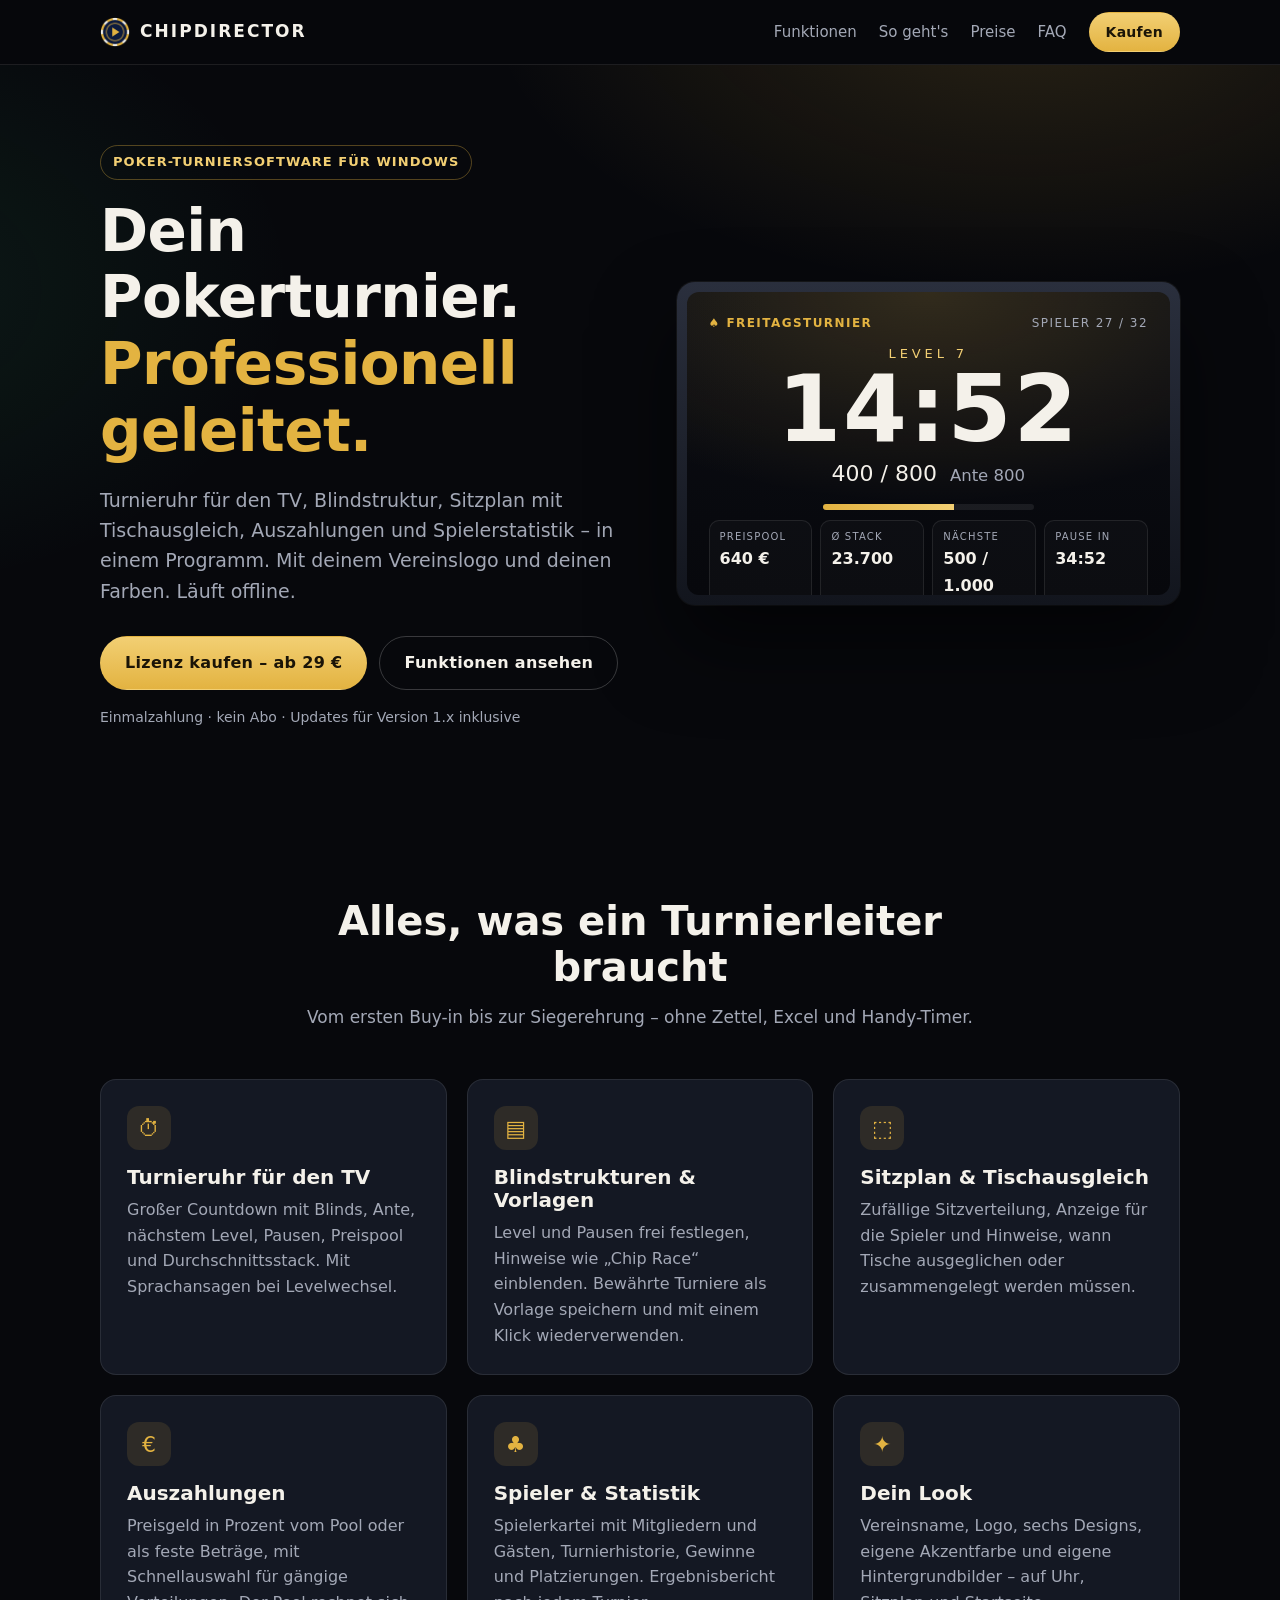
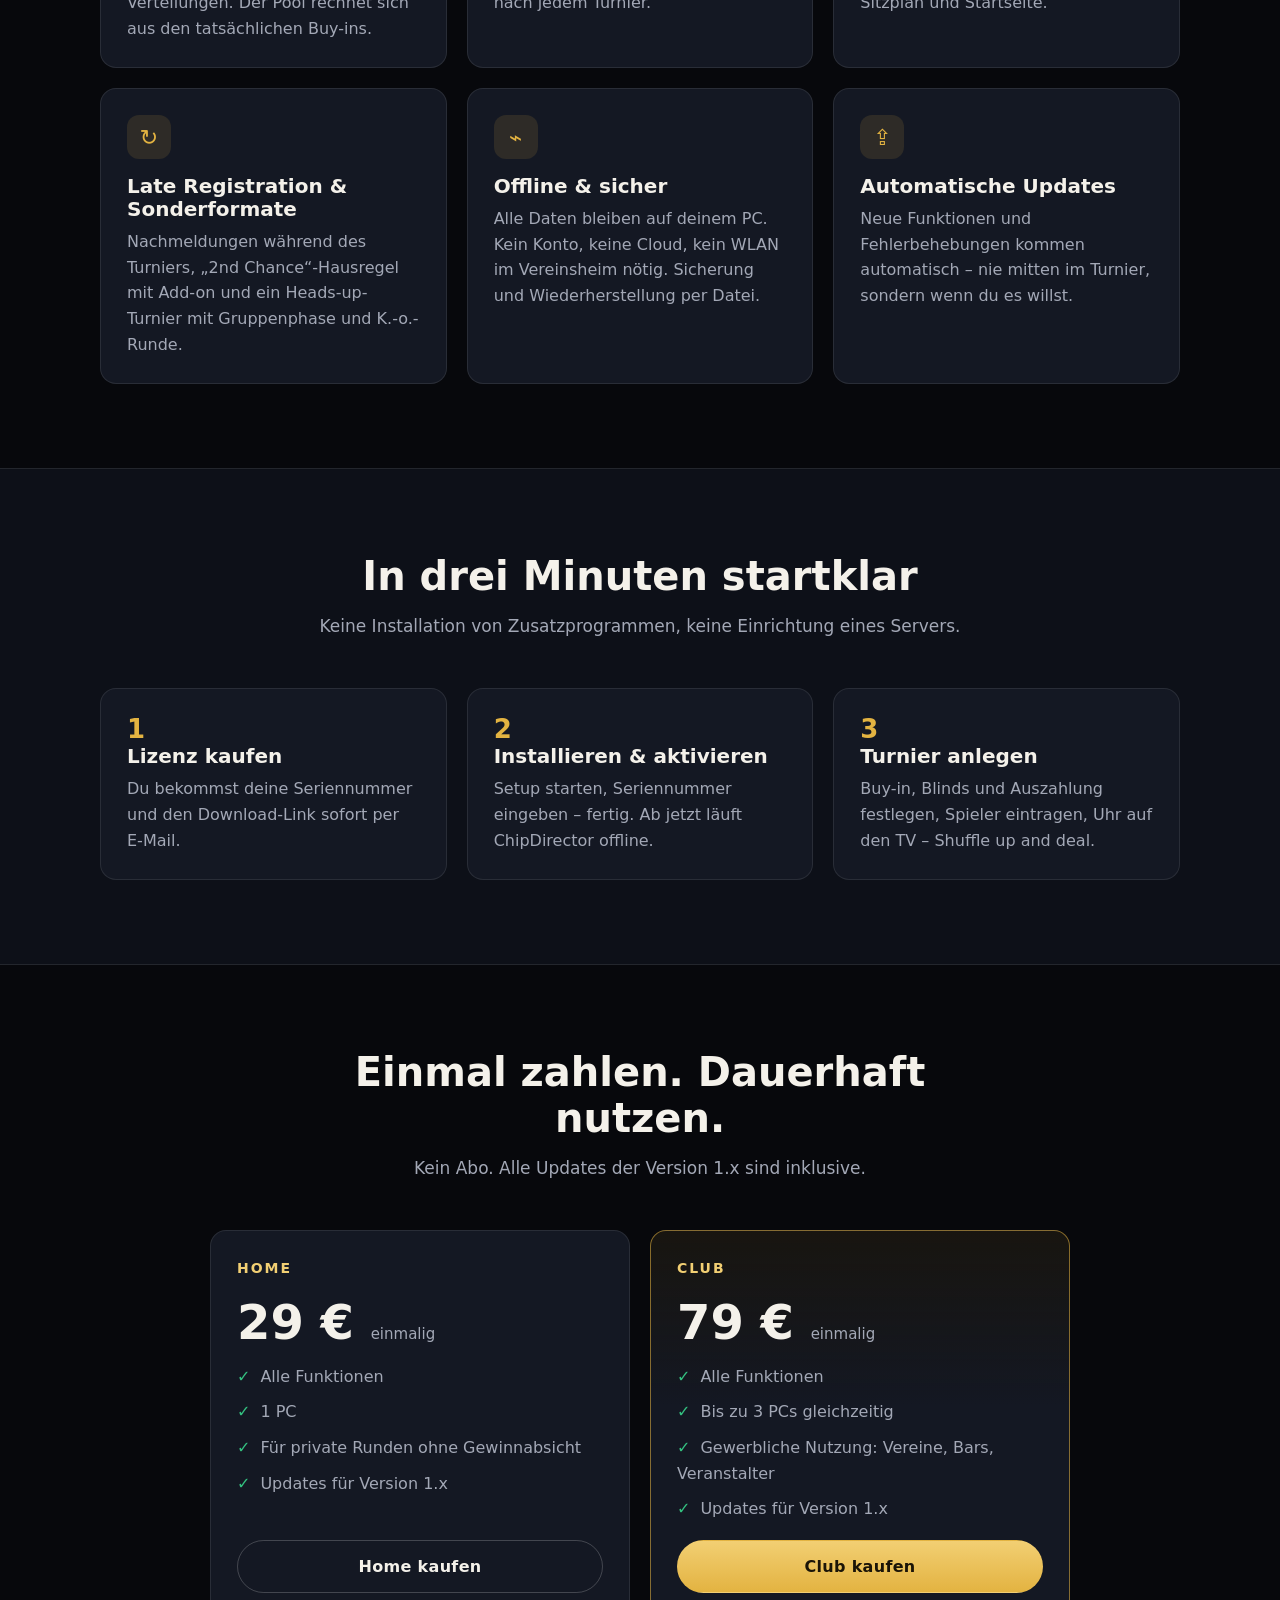
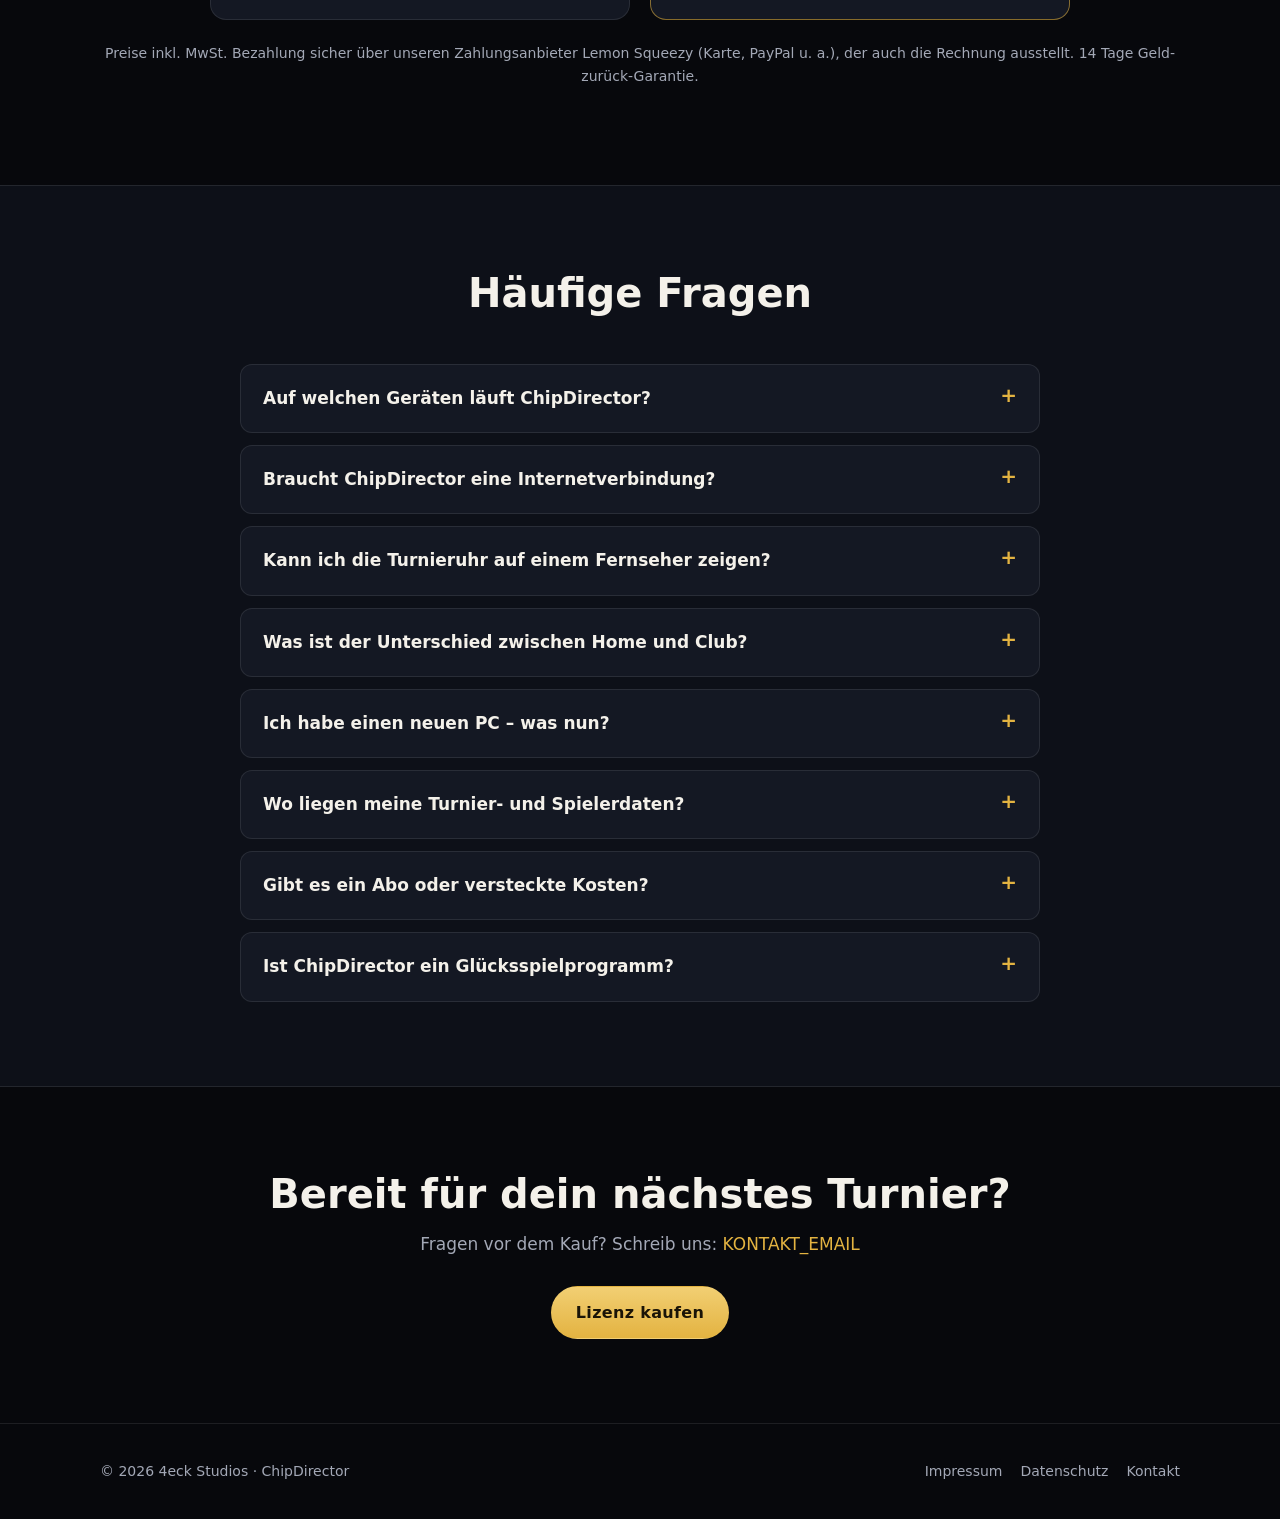
==== index.html @ cff4b78f "Webseite (statisch, für GitHub Pages) mit Impressum/Datenschutz-Platzhaltern Co-Authored-By: Claude " ====
<!doctype html>
<html lang="de">
  <head>
    <meta charset="utf-8" />
    <meta name="viewport" content="width=device-width, initial-scale=1" />
    <title>ChipDirector – Poker-Turniersoftware für Vereine und Homegames</title>
    <meta
      name="description"
      content="ChipDirector ist die Poker-Turniersoftware für Windows: Turnieruhr für den TV, Blindstruktur, Sitzplan mit Tischausgleich, Auszahlungen, Spielerstatistik. Läuft offline, mit eigenem Logo und Design."
    />
    <link rel="canonical" href="https://4eck-studios-apps.github.io/chipdirector/" />
    <meta name="theme-color" content="#07080c" />
    <link rel="icon" type="image/png" href="assets/favicon.png" />
    <link rel="apple-touch-icon" href="assets/apple-touch-icon.png" />

    <meta property="og:type" content="website" />
    <meta property="og:locale" content="de_DE" />
    <meta property="og:site_name" content="ChipDirector" />
    <meta property="og:title" content="ChipDirector – Poker-Turniersoftware für Vereine und Homegames" />
    <meta
      property="og:description"
      content="Turnieruhr, Sitzplan, Auszahlungen und Statistik in einem Programm. Für Windows, offline, mit eigenem Vereinslogo."
    />
    <meta property="og:url" content="https://4eck-studios-apps.github.io/chipdirector/" />
    <meta property="og:image" content="https://4eck-studios-apps.github.io/chipdirector/assets/icon.png" />
    <meta name="twitter:card" content="summary" />

    <link rel="stylesheet" href="styles.css" />

    <script type="application/ld+json">
      {
        "@context": "https://schema.org",
        "@graph": [
          {
            "@type": "SoftwareApplication",
            "name": "ChipDirector",
            "applicationCategory": "GameApplication",
            "applicationSubCategory": "Poker Tournament Management",
            "operatingSystem": "Windows 10, Windows 11",
            "description": "Poker-Turniersoftware für Vereine und Homegames: Turnieruhr, Blindstruktur, Sitzplan mit Tischausgleich, Auszahlungen und Spielerstatistik. Läuft offline.",
            "url": "https://4eck-studios-apps.github.io/chipdirector/",
            "image": "https://4eck-studios-apps.github.io/chipdirector/assets/icon.png",
            "publisher": { "@type": "Organization", "name": "4eck Studios" },
            "offers": [
              { "@type": "Offer", "name": "Home", "price": "29.00", "priceCurrency": "EUR" },
              { "@type": "Offer", "name": "Club", "price": "79.00", "priceCurrency": "EUR" }
            ]
          },
          {
            "@type": "FAQPage",
            "mainEntity": [
              {
                "@type": "Question",
                "name": "Braucht ChipDirector eine Internetverbindung?",
                "acceptedAnswer": {
                  "@type": "Answer",
                  "text": "Nur einmalig zur Aktivierung mit deiner Seriennummer. Danach läuft ChipDirector komplett offline – ideal für Vereinsheime und Locations ohne WLAN."
                }
              },
              {
                "@type": "Question",
                "name": "Kann ich die Turnieruhr auf einem Fernseher zeigen?",
                "acceptedAnswer": {
                  "@type": "Answer",
                  "text": "Ja. Uhr und Sitzplan öffnen sich in eigenen Fenstern, die du auf einen zweiten Bildschirm oder TV ziehst und mit F11 im Vollbild zeigst."
                }
              },
              {
                "@type": "Question",
                "name": "Was ist der Unterschied zwischen Home und Club?",
                "acceptedAnswer": {
                  "@type": "Answer",
                  "text": "Home ist für private Runden auf einem PC. Club erlaubt die Nutzung auf bis zu drei PCs und die gewerbliche Nutzung, z. B. durch Vereine mit Startgeld, Bars oder Veranstalter."
                }
              }
            ]
          }
        ]
      }
    </script>
  </head>
  <body>
    <header class="site-header">
      <div class="wrap">
        <a class="brand" href="./"><img src="assets/favicon.png" alt="" width="30" height="30" />ChipDirector</a>
        <nav class="nav" aria-label="Hauptnavigation">
          <a class="hide-sm" href="#funktionen">Funktionen</a>
          <a class="hide-sm" href="#so-gehts">So geht's</a>
          <a href="#preise">Preise</a>
          <a class="hide-sm" href="#faq">FAQ</a>
          <a class="btn btn-gold btn-small" href="#preise">Kaufen</a>
        </nav>
      </div>
    </header>

    <main>
      <section class="hero">
        <div class="wrap">
          <div>
            <span class="eyebrow">Poker-Turniersoftware für Windows</span>
            <h1>Dein Pokerturnier.<br /><em>Professionell geleitet.</em></h1>
            <p class="lead">
              Turnieruhr für den TV, Blindstruktur, Sitzplan mit Tischausgleich, Auszahlungen und
              Spielerstatistik – in einem Programm. Mit deinem Vereinslogo und deinen Farben. Läuft
              offline.
            </p>
            <div class="hero-actions">
              <a class="btn btn-gold" href="#preise">Lizenz kaufen – ab 29 €</a>
              <a class="btn btn-ghost" href="#funktionen">Funktionen ansehen</a>
            </div>
            <p class="hero-note">Einmalzahlung · kein Abo · Updates für Version 1.x inklusive</p>
          </div>

          <div class="screen" role="img" aria-label="Beispiel: Turnieruhr von ChipDirector auf einem Fernseher">
            <div class="screen-inner">
              <div class="mock-top">
                <span><b>♠ Freitagsturnier</b></span>
                <span>Spieler 27 / 32</span>
              </div>
              <div class="mock-center">
                <div>
                  <div class="mock-level">Level 7</div>
                  <div class="mock-time">14:52</div>
                  <div class="mock-blinds">400 / 800 <span>Ante 800</span></div>
                  <div class="mock-bar" style="margin-inline: auto"><i></i></div>
                </div>
              </div>
              <div class="mock-stats">
                <div><small>Preispool</small><strong>640 €</strong></div>
                <div><small>Ø Stack</small><strong>23.700</strong></div>
                <div><small>Nächste</small><strong>500 / 1.000</strong></div>
                <div><small>Pause in</small><strong>34:52</strong></div>
              </div>
            </div>
          </div>
        </div>
      </section>

      <section id="funktionen">
        <div class="wrap">
          <div class="section-head">
            <h2>Alles, was ein Turnierleiter braucht</h2>
            <p>Vom ersten Buy-in bis zur Siegerehrung – ohne Zettel, Excel und Handy-Timer.</p>
          </div>
          <div class="grid grid-3">
            <article class="card">
              <div class="icon" aria-hidden="true">⏱</div>
              <h3>Turnieruhr für den TV</h3>
              <p>
                Großer Countdown mit Blinds, Ante, nächstem Level, Pausen, Preispool und
                Durchschnittsstack. Mit Sprachansagen bei Levelwechsel.
              </p>
            </article>
            <article class="card">
              <div class="icon" aria-hidden="true">▤</div>
              <h3>Blindstrukturen &amp; Vorlagen</h3>
              <p>
                Level und Pausen frei festlegen, Hinweise wie „Chip Race“ einblenden. Bewährte
                Turniere als Vorlage speichern und mit einem Klick wiederverwenden.
              </p>
            </article>
            <article class="card">
              <div class="icon" aria-hidden="true">⬚</div>
              <h3>Sitzplan &amp; Tischausgleich</h3>
              <p>
                Zufällige Sitzverteilung, Anzeige für die Spieler und Hinweise, wann Tische
                ausgeglichen oder zusammengelegt werden müssen.
              </p>
            </article>
            <article class="card">
              <div class="icon" aria-hidden="true">€</div>
              <h3>Auszahlungen</h3>
              <p>
                Preisgeld in Prozent vom Pool oder als feste Beträge, mit Schnellauswahl für
                gängige Verteilungen. Der Pool rechnet sich aus den tatsächlichen Buy-ins.
              </p>
            </article>
            <article class="card">
              <div class="icon" aria-hidden="true">♣</div>
              <h3>Spieler &amp; Statistik</h3>
              <p>
                Spielerkartei mit Mitgliedern und Gästen, Turnierhistorie, Gewinne und
                Platzierungen. Ergebnisbericht nach jedem Turnier.
              </p>
            </article>
            <article class="card">
              <div class="icon" aria-hidden="true">✦</div>
              <h3>Dein Look</h3>
              <p>
                Vereinsname, Logo, sechs Designs, eigene Akzentfarbe und eigene Hintergrundbilder –
                auf Uhr, Sitzplan und Startseite.
              </p>
            </article>
            <article class="card">
              <div class="icon" aria-hidden="true">↻</div>
              <h3>Late Registration &amp; Sonderformate</h3>
              <p>
                Nachmeldungen während des Turniers, „2nd Chance“-Hausregel mit Add-on und ein
                Heads-up-Turnier mit Gruppenphase und K.-o.-Runde.
              </p>
            </article>
            <article class="card">
              <div class="icon" aria-hidden="true">⌁</div>
              <h3>Offline &amp; sicher</h3>
              <p>
                Alle Daten bleiben auf deinem PC. Kein Konto, keine Cloud, kein WLAN im Vereinsheim
                nötig. Sicherung und Wiederherstellung per Datei.
              </p>
            </article>
            <article class="card">
              <div class="icon" aria-hidden="true">⇪</div>
              <h3>Automatische Updates</h3>
              <p>
                Neue Funktionen und Fehlerbehebungen kommen automatisch – nie mitten im Turnier,
                sondern wenn du es willst.
              </p>
            </article>
          </div>
        </div>
      </section>

      <section id="so-gehts" class="section-alt">
        <div class="wrap">
          <div class="section-head">
            <h2>In drei Minuten startklar</h2>
            <p>Keine Installation von Zusatzprogrammen, keine Einrichtung eines Servers.</p>
          </div>
          <div class="grid grid-3 steps">
            <div class="card">
              <h3>Lizenz kaufen</h3>
              <p>Du bekommst deine Seriennummer und den Download-Link sofort per E-Mail.</p>
            </div>
            <div class="card">
              <h3>Installieren &amp; aktivieren</h3>
              <p>Setup starten, Seriennummer eingeben – fertig. Ab jetzt läuft ChipDirector offline.</p>
            </div>
            <div class="card">
              <h3>Turnier anlegen</h3>
              <p>
                Buy-in, Blinds und Auszahlung festlegen, Spieler eintragen, Uhr auf den TV –
                Shuffle up and deal.
              </p>
            </div>
          </div>
        </div>
      </section>

      <section id="preise">
        <div class="wrap">
          <div class="section-head">
            <h2>Einmal zahlen. Dauerhaft nutzen.</h2>
            <p>Kein Abo. Alle Updates der Version 1.x sind inklusive.</p>
          </div>
          <div class="grid grid-2 pricing">
            <div class="card plan">
              <div class="plan-name">Home</div>
              <div class="price">29 € <small>einmalig</small></div>
              <ul>
                <li>Alle Funktionen</li>
                <li>1 PC</li>
                <li>Für private Runden ohne Gewinnabsicht</li>
                <li>Updates für Version 1.x</li>
              </ul>
              <a class="btn btn-ghost" href="#" data-checkout="home">Home kaufen</a>
            </div>
            <div class="card plan featured">
              <div class="plan-name">Club</div>
              <div class="price">79 € <small>einmalig</small></div>
              <ul>
                <li>Alle Funktionen</li>
                <li>Bis zu 3 PCs gleichzeitig</li>
                <li>Gewerbliche Nutzung: Vereine, Bars, Veranstalter</li>
                <li>Updates für Version 1.x</li>
              </ul>
              <a class="btn btn-gold" href="#" data-checkout="club">Club kaufen</a>
            </div>
          </div>
          <p class="pricing-note">
            Preise inkl. MwSt. Bezahlung sicher über unseren Zahlungsanbieter Lemon Squeezy (Karte, PayPal u. a.),
            der auch die Rechnung ausstellt. 14 Tage Geld-zurück-Garantie.
          </p>
        </div>
      </section>

      <section id="faq" class="section-alt">
        <div class="wrap">
          <div class="section-head">
            <h2>Häufige Fragen</h2>
          </div>
          <div class="faq">
            <details>
              <summary>Auf welchen Geräten läuft ChipDirector?</summary>
              <p>
                Auf PCs und Laptops mit Windows 10 oder Windows 11 (64 Bit). Der Installer bringt alles
                mit, was das Programm braucht.
              </p>
            </details>
            <details>
              <summary>Braucht ChipDirector eine Internetverbindung?</summary>
              <p>
                Nur einmalig zur Aktivierung mit deiner Seriennummer. Danach läuft ChipDirector
                komplett offline – ideal für Vereinsheime und Locations ohne WLAN.
              </p>
            </details>
            <details>
              <summary>Kann ich die Turnieruhr auf einem Fernseher zeigen?</summary>
              <p>
                Ja. Uhr und Sitzplan öffnen sich in eigenen Fenstern, die du auf einen zweiten
                Bildschirm oder TV ziehst und mit F11 im Vollbild zeigst.
              </p>
            </details>
            <details>
              <summary>Was ist der Unterschied zwischen Home und Club?</summary>
              <p>
                Home ist für private Runden auf einem PC. Club erlaubt die Nutzung auf bis zu drei PCs
                und die gewerbliche Nutzung, z. B. durch Vereine mit Startgeld, Bars oder Veranstalter.
              </p>
            </details>
            <details>
              <summary>Ich habe einen neuen PC – was nun?</summary>
              <p>
                Auf dem alten PC unter Einstellungen → Lizenz „Auf diesem Gerät deaktivieren“ wählen und
                auf dem neuen PC mit derselben Seriennummer aktivieren. Falls der alte PC nicht mehr
                läuft, schreib uns kurz – wir geben ihn frei.
              </p>
            </details>
            <details>
              <summary>Wo liegen meine Turnier- und Spielerdaten?</summary>
              <p>
                Ausschließlich auf deinem PC. Über „Sicherung“ exportierst du alles in eine Datei und
                kannst es auf einem anderen PC wieder einspielen.
              </p>
            </details>
            <details>
              <summary>Gibt es ein Abo oder versteckte Kosten?</summary>
              <p>
                Nein. Du zahlst einmal und nutzt ChipDirector dauerhaft. Alle Updates der Version 1.x
                sind inklusive.
              </p>
            </details>
            <details>
              <summary>Ist ChipDirector ein Glücksspielprogramm?</summary>
              <p>
                Nein. ChipDirector ist ein Organisationswerkzeug für Turnierleiter – es verwaltet Uhr,
                Spieler, Tische und Auszahlungen. Es werden keine Einsätze angenommen und keine Spiele
                ausgetragen. Für die Einhaltung der jeweils geltenden Regeln ist der Veranstalter
                verantwortlich.
              </p>
            </details>
          </div>
        </div>
      </section>

      <section class="cta" id="kontakt">
        <div class="wrap">
          <h2>Bereit für dein nächstes Turnier?</h2>
          <p>
            Fragen vor dem Kauf? Schreib uns:
            <a href="mailto:KONTAKT_EMAIL">KONTAKT_EMAIL</a>
          </p>
          <a class="btn btn-gold" href="#preise">Lizenz kaufen</a>
        </div>
      </section>
    </main>

    <footer class="site-footer">
      <div class="wrap">
        <span>© 2026 4eck Studios · ChipDirector</span>
        <nav aria-label="Rechtliches">
          <a href="impressum.html">Impressum</a>
          <a href="datenschutz.html">Datenschutz</a>
          <a href="mailto:KONTAKT_EMAIL">Kontakt</a>
        </nav>
      </div>
    </footer>
  </body>
</html>
---- styles.css ----
:root {
  --bg: #07080c;
  --bg-2: #0d1018;
  --surface: #141823;
  --surface-2: #1b2030;
  --line: rgba(255, 255, 255, 0.09);
  --text: #f4f1ea;
  --muted: #a3a8b6;
  --gold: #e3b341;
  --gold-2: #f2cf73;
  --green: #34c281;
  --red: #ff5a5f;
  --radius: 16px;
  --max: 1120px;
  --font: "Segoe UI", system-ui, -apple-system, "Helvetica Neue", Arial, sans-serif;
  --font-display: "Bahnschrift", "Segoe UI", system-ui, sans-serif;
}

* {
  box-sizing: border-box;
}

html {
  scroll-behavior: smooth;
}

body {
  margin: 0;
  overflow-x: hidden;
  background: var(--bg);
  color: var(--text);
  font-family: var(--font);
  font-size: 17px;
  line-height: 1.6;
  -webkit-font-smoothing: antialiased;
}

img {
  max-width: 100%;
  display: block;
}

a {
  color: var(--gold);
  text-decoration: none;
}
a:hover {
  text-decoration: underline;
}

.wrap {
  width: 100%;
  max-width: var(--max);
  margin: 0 auto;
  padding: 0 20px;
}

/* --- Header ------------------------------------------------------------- */

.site-header {
  position: sticky;
  top: 0;
  z-index: 10;
  background: rgba(7, 8, 12, 0.82);
  backdrop-filter: blur(12px);
  border-bottom: 1px solid var(--line);
}
.site-header .wrap {
  display: flex;
  align-items: center;
  justify-content: space-between;
  gap: 16px;
  height: 64px;
}
.brand {
  display: flex;
  align-items: center;
  gap: 10px;
  color: var(--text);
  font-family: var(--font-display);
  font-weight: 700;
  letter-spacing: 0.12em;
  text-transform: uppercase;
}
.brand:hover {
  text-decoration: none;
}
.brand img {
  width: 30px;
  height: 30px;
}
.nav {
  display: flex;
  align-items: center;
  gap: 22px;
  font-size: 15px;
}
.nav a {
  color: var(--muted);
}
.nav a:hover {
  color: var(--text);
  text-decoration: none;
}
.nav a.btn-gold,
.nav a.btn-gold:hover {
  color: #1a1407;
}

/* --- Buttons ------------------------------------------------------------ */

.btn {
  display: inline-flex;
  align-items: center;
  justify-content: center;
  gap: 8px;
  padding: 13px 24px;
  border-radius: 999px;
  border: 1px solid transparent;
  font-weight: 650;
  font-size: 16px;
  letter-spacing: 0.02em;
  cursor: pointer;
  transition: transform 0.15s ease, filter 0.15s ease, border-color 0.15s ease;
}
.btn:hover {
  text-decoration: none;
  transform: translateY(-1px);
}
.btn-gold {
  background: linear-gradient(180deg, var(--gold-2), var(--gold));
  color: #1a1407;
}
.btn-gold:hover {
  filter: brightness(1.06);
}
.btn-ghost {
  border-color: rgba(255, 255, 255, 0.2);
  color: var(--text);
}
.btn-ghost:hover {
  border-color: var(--gold);
  color: var(--gold);
}
.btn-small {
  padding: 8px 16px;
  font-size: 14px;
}

/* --- Hero --------------------------------------------------------------- */

.hero {
  position: relative;
  overflow: hidden;
  padding: 80px 0 72px;
  background:
    radial-gradient(900px 500px at 80% -10%, rgba(227, 179, 65, 0.16), transparent 60%),
    radial-gradient(700px 500px at -10% 30%, rgba(52, 194, 129, 0.1), transparent 60%),
    var(--bg);
}
.hero .wrap {
  display: grid;
  grid-template-columns: 1.05fr 1fr;
  gap: 48px;
  align-items: center;
}
.eyebrow {
  display: inline-block;
  margin-bottom: 18px;
  padding: 6px 12px;
  border: 1px solid rgba(227, 179, 65, 0.35);
  border-radius: 999px;
  color: var(--gold-2);
  font-size: 13px;
  font-weight: 600;
  letter-spacing: 0.08em;
  text-transform: uppercase;
}
h1,
h2,
h3 {
  font-family: var(--font-display);
  line-height: 1.15;
  margin: 0;
}
h1 {
  font-size: clamp(36px, 5vw, 58px);
  font-weight: 700;
  letter-spacing: -0.01em;
}
h1 em {
  font-style: normal;
  color: var(--gold);
}
.lead {
  margin: 20px 0 30px;
  max-width: 34em;
  color: var(--muted);
  font-size: 19px;
}
.hero-actions {
  display: flex;
  flex-wrap: wrap;
  gap: 12px;
}
.hero-note {
  margin-top: 16px;
  color: var(--muted);
  font-size: 14px;
}

/* Clock mock-up */
.screen {
  position: relative;
  border-radius: 18px;
  padding: 10px;
  background: linear-gradient(180deg, #2a2f3d, #12151d);
  box-shadow: 0 40px 80px rgba(0, 0, 0, 0.55), 0 0 0 1px rgba(255, 255, 255, 0.06);
}
.screen-inner {
  border-radius: 12px;
  overflow: hidden;
  background:
    radial-gradient(600px 300px at 50% 0%, rgba(227, 179, 65, 0.18), transparent 70%),
    linear-gradient(180deg, #0b0d14, #07080c);
  padding: 22px 22px 18px;
  aspect-ratio: 16 / 10;
  display: grid;
  grid-template-rows: auto 1fr auto;
  gap: 10px;
}
.mock-top {
  display: flex;
  justify-content: space-between;
  font-size: 12px;
  color: var(--muted);
  letter-spacing: 0.12em;
  text-transform: uppercase;
}
.mock-top b {
  color: var(--gold);
  font-weight: 700;
}
.mock-center {
  display: grid;
  place-items: center;
  text-align: center;
}
.mock-level {
  color: var(--gold-2);
  font-size: 13px;
  letter-spacing: 0.3em;
  text-transform: uppercase;
}
.mock-time {
  font-family: var(--font-display);
  font-size: clamp(48px, 8vw, 92px);
  font-weight: 700;
  line-height: 1;
  font-variant-numeric: tabular-nums;
  letter-spacing: 0.02em;
}
.mock-blinds {
  font-size: clamp(16px, 2.2vw, 22px);
  color: var(--text);
}
.mock-blinds span {
  color: var(--muted);
  font-size: 0.75em;
  margin-left: 6px;
}
.mock-bar {
  height: 6px;
  border-radius: 99px;
  background: rgba(255, 255, 255, 0.08);
  overflow: hidden;
  margin-top: 12px;
  width: min(360px, 70%);
}
.mock-bar i {
  display: block;
  height: 100%;
  width: 62%;
  background: linear-gradient(90deg, var(--gold), var(--gold-2));
}
.mock-stats {
  display: grid;
  grid-template-columns: repeat(4, 1fr);
  gap: 8px;
}
.mock-stats div {
  border: 1px solid var(--line);
  border-radius: 10px;
  padding: 8px 10px;
  background: rgba(255, 255, 255, 0.025);
}
.mock-stats small {
  display: block;
  color: var(--muted);
  font-size: 10px;
  letter-spacing: 0.12em;
  text-transform: uppercase;
}
.mock-stats strong {
  font-size: 16px;
}

/* --- Sections ----------------------------------------------------------- */

section {
  padding: 84px 0;
}
.section-alt {
  background: var(--bg-2);
  border-top: 1px solid var(--line);
  border-bottom: 1px solid var(--line);
}
.section-head {
  max-width: 720px;
  margin: 0 auto 48px;
  text-align: center;
}
.section-head h2 {
  font-size: clamp(28px, 3.6vw, 40px);
}
.section-head p {
  margin: 14px 0 0;
  color: var(--muted);
}

.grid {
  display: grid;
  gap: 20px;
}
.grid-3 {
  grid-template-columns: repeat(3, 1fr);
}
.grid-2 {
  grid-template-columns: repeat(2, 1fr);
}

.card {
  border: 1px solid var(--line);
  border-radius: var(--radius);
  background: var(--surface);
  padding: 26px;
}
.card h3 {
  font-size: 20px;
  margin-bottom: 8px;
}
.card p {
  margin: 0;
  color: var(--muted);
  font-size: 16px;
}
.icon {
  display: grid;
  place-items: center;
  width: 44px;
  height: 44px;
  margin-bottom: 16px;
  border-radius: 12px;
  background: rgba(227, 179, 65, 0.12);
  color: var(--gold);
  font-size: 22px;
}

.steps {
  counter-reset: step;
}
.steps .card {
  position: relative;
  padding-top: 56px;
}
.steps .card::before {
  counter-increment: step;
  content: counter(step);
  position: absolute;
  top: 20px;
  left: 26px;
  font-family: var(--font-display);
  font-size: 26px;
  font-weight: 700;
  color: var(--gold);
}

/* --- Pricing ------------------------------------------------------------ */

.pricing {
  max-width: 860px;
  margin: 0 auto;
}
.plan {
  display: flex;
  flex-direction: column;
  gap: 18px;
}
.plan.featured {
  border-color: rgba(227, 179, 65, 0.55);
  background: linear-gradient(180deg, rgba(227, 179, 65, 0.08), var(--surface) 45%);
}
.plan-name {
  font-size: 14px;
  font-weight: 700;
  letter-spacing: 0.14em;
  text-transform: uppercase;
  color: var(--gold-2);
}
.price {
  font-family: var(--font-display);
  font-size: 48px;
  font-weight: 700;
  line-height: 1;
}
.price small {
  font-family: var(--font);
  font-size: 15px;
  font-weight: 400;
  color: var(--muted);
}
.plan ul {
  list-style: none;
  margin: 0;
  padding: 0;
  display: grid;
  gap: 10px;
  color: var(--muted);
  font-size: 16px;
}
.plan li::before {
  content: "✓";
  color: var(--green);
  font-weight: 700;
  margin-right: 10px;
}
.plan .btn {
  margin-top: auto;
}
.pricing-note {
  margin-top: 22px;
  text-align: center;
  color: var(--muted);
  font-size: 14px;
}

/* --- FAQ ---------------------------------------------------------------- */

.faq {
  max-width: 800px;
  margin: 0 auto;
  display: grid;
  gap: 12px;
}
.faq details {
  border: 1px solid var(--line);
  border-radius: 12px;
  background: var(--surface);
  padding: 4px 22px;
}
.faq summary {
  cursor: pointer;
  padding: 16px 0;
  font-weight: 650;
  list-style: none;
}
.faq summary::-webkit-details-marker {
  display: none;
}
.faq summary::after {
  content: "+";
  float: right;
  color: var(--gold);
  font-size: 20px;
  line-height: 1;
}
.faq details[open] summary::after {
  content: "–";
}
.faq details p {
  margin: 0 0 18px;
  color: var(--muted);
}

/* --- CTA + footer ------------------------------------------------------- */

.cta {
  text-align: center;
}
.cta h2 {
  font-size: clamp(28px, 3.6vw, 40px);
  margin-bottom: 14px;
}
.cta p {
  color: var(--muted);
  margin: 0 0 28px;
}

.site-footer {
  border-top: 1px solid var(--line);
  padding: 36px 0;
  color: var(--muted);
  font-size: 14px;
}
.site-footer .wrap {
  display: flex;
  flex-wrap: wrap;
  justify-content: space-between;
  gap: 16px;
}
.site-footer nav {
  display: flex;
  flex-wrap: wrap;
  gap: 18px;
}
.site-footer a {
  color: var(--muted);
}
.site-footer a:hover {
  color: var(--text);
}

/* --- Legal pages -------------------------------------------------------- */

.legal {
  max-width: 760px;
  padding: 64px 20px 96px;
}
.legal h1 {
  font-size: 38px;
  margin-bottom: 28px;
}
.legal h2 {
  font-size: 22px;
  margin: 34px 0 10px;
}
.legal p,
.legal li {
  color: #d6d8de;
}
.placeholder {
  background: rgba(255, 90, 95, 0.15);
  border-radius: 4px;
  padding: 0 4px;
  color: #ffb3b5;
}

/* --- Responsive --------------------------------------------------------- */

@media (max-width: 900px) {
  .hero .wrap,
  .grid-3,
  .grid-2 {
    grid-template-columns: minmax(0, 1fr);
  }
  .screen-inner {
    aspect-ratio: auto;
  }
  .hero {
    padding-top: 48px;
  }
  .nav .hide-sm {
    display: none;
  }
  section {
    padding: 64px 0;
  }
}

@media (max-width: 520px) {
  body {
    font-size: 16px;
  }
  .wrap {
    padding: 0 16px;
  }
  .brand {
    letter-spacing: 0.06em;
  }
  .lead {
    font-size: 17px;
  }
  .hero-actions .btn {
    width: 100%;
  }
  .card {
    padding: 22px;
  }
  .mock-stats {
    grid-template-columns: repeat(2, 1fr);
  }
  .nav {
    gap: 14px;
  }
}
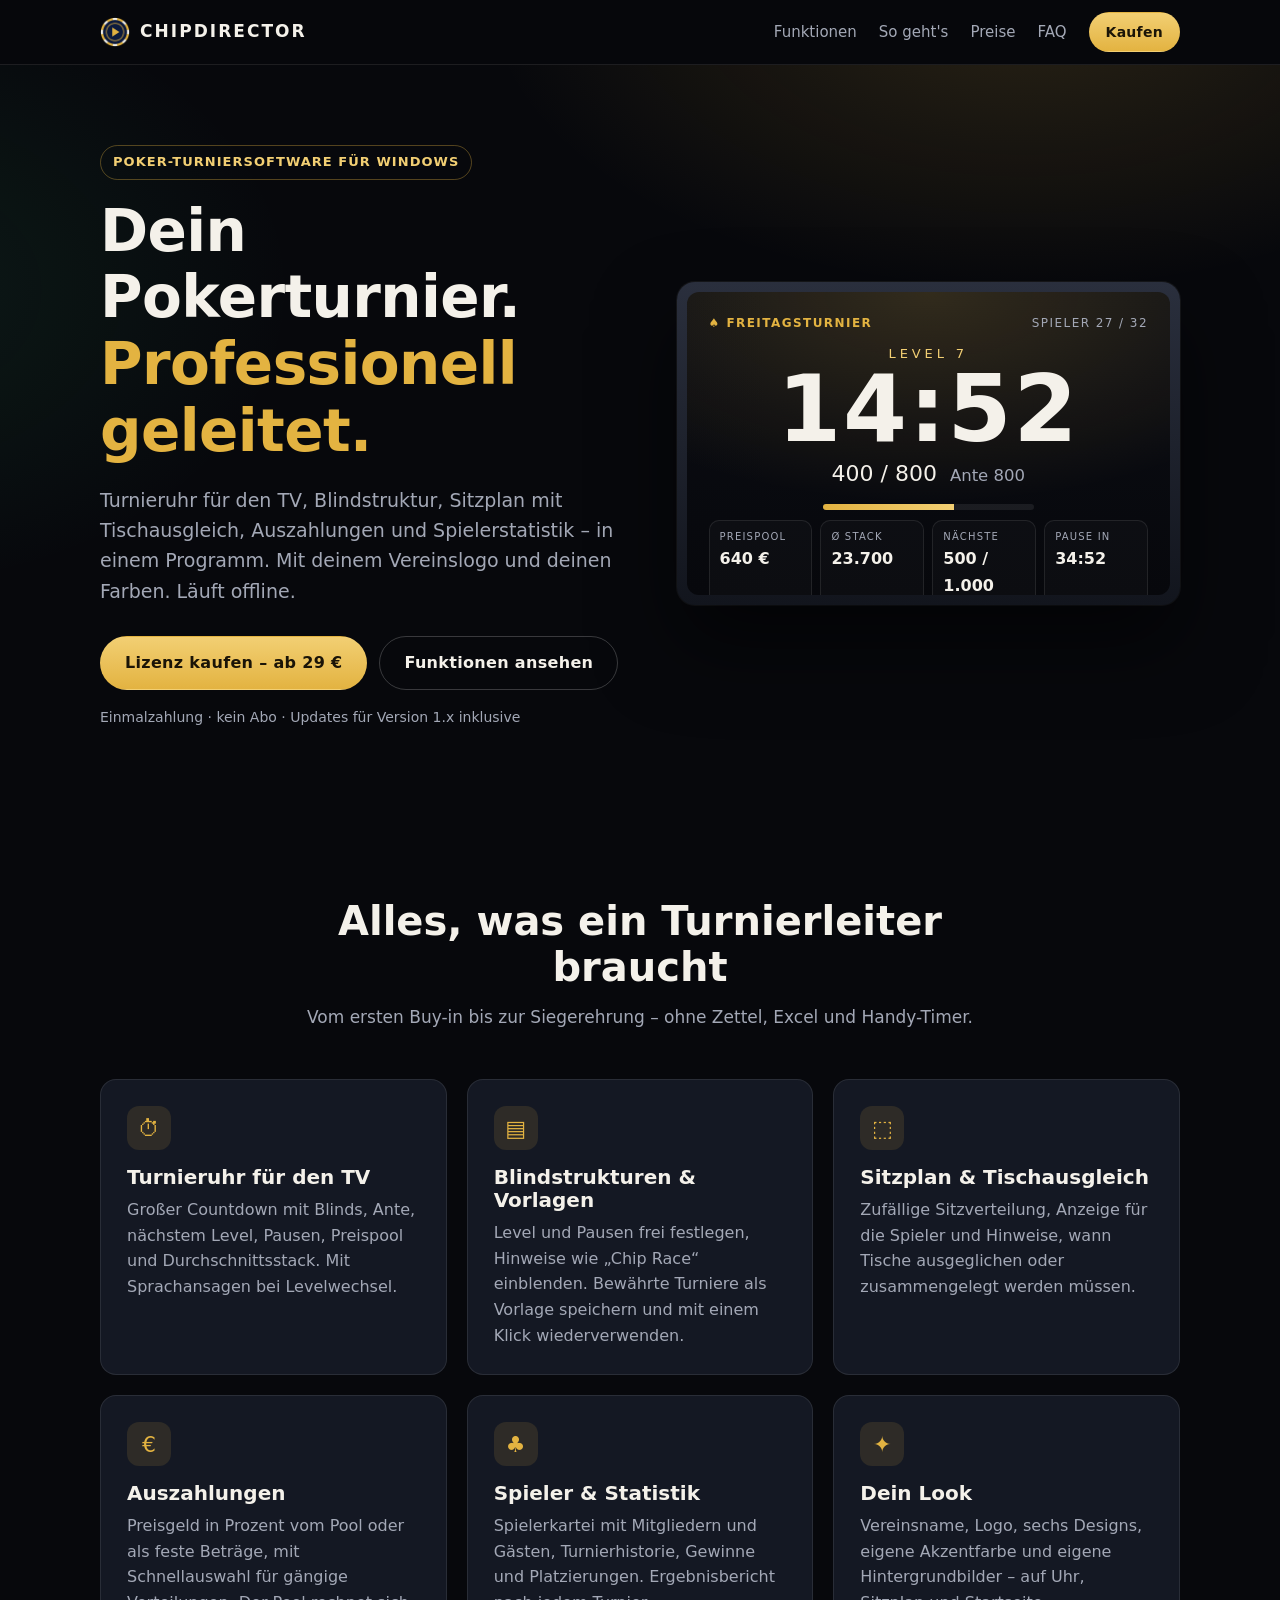
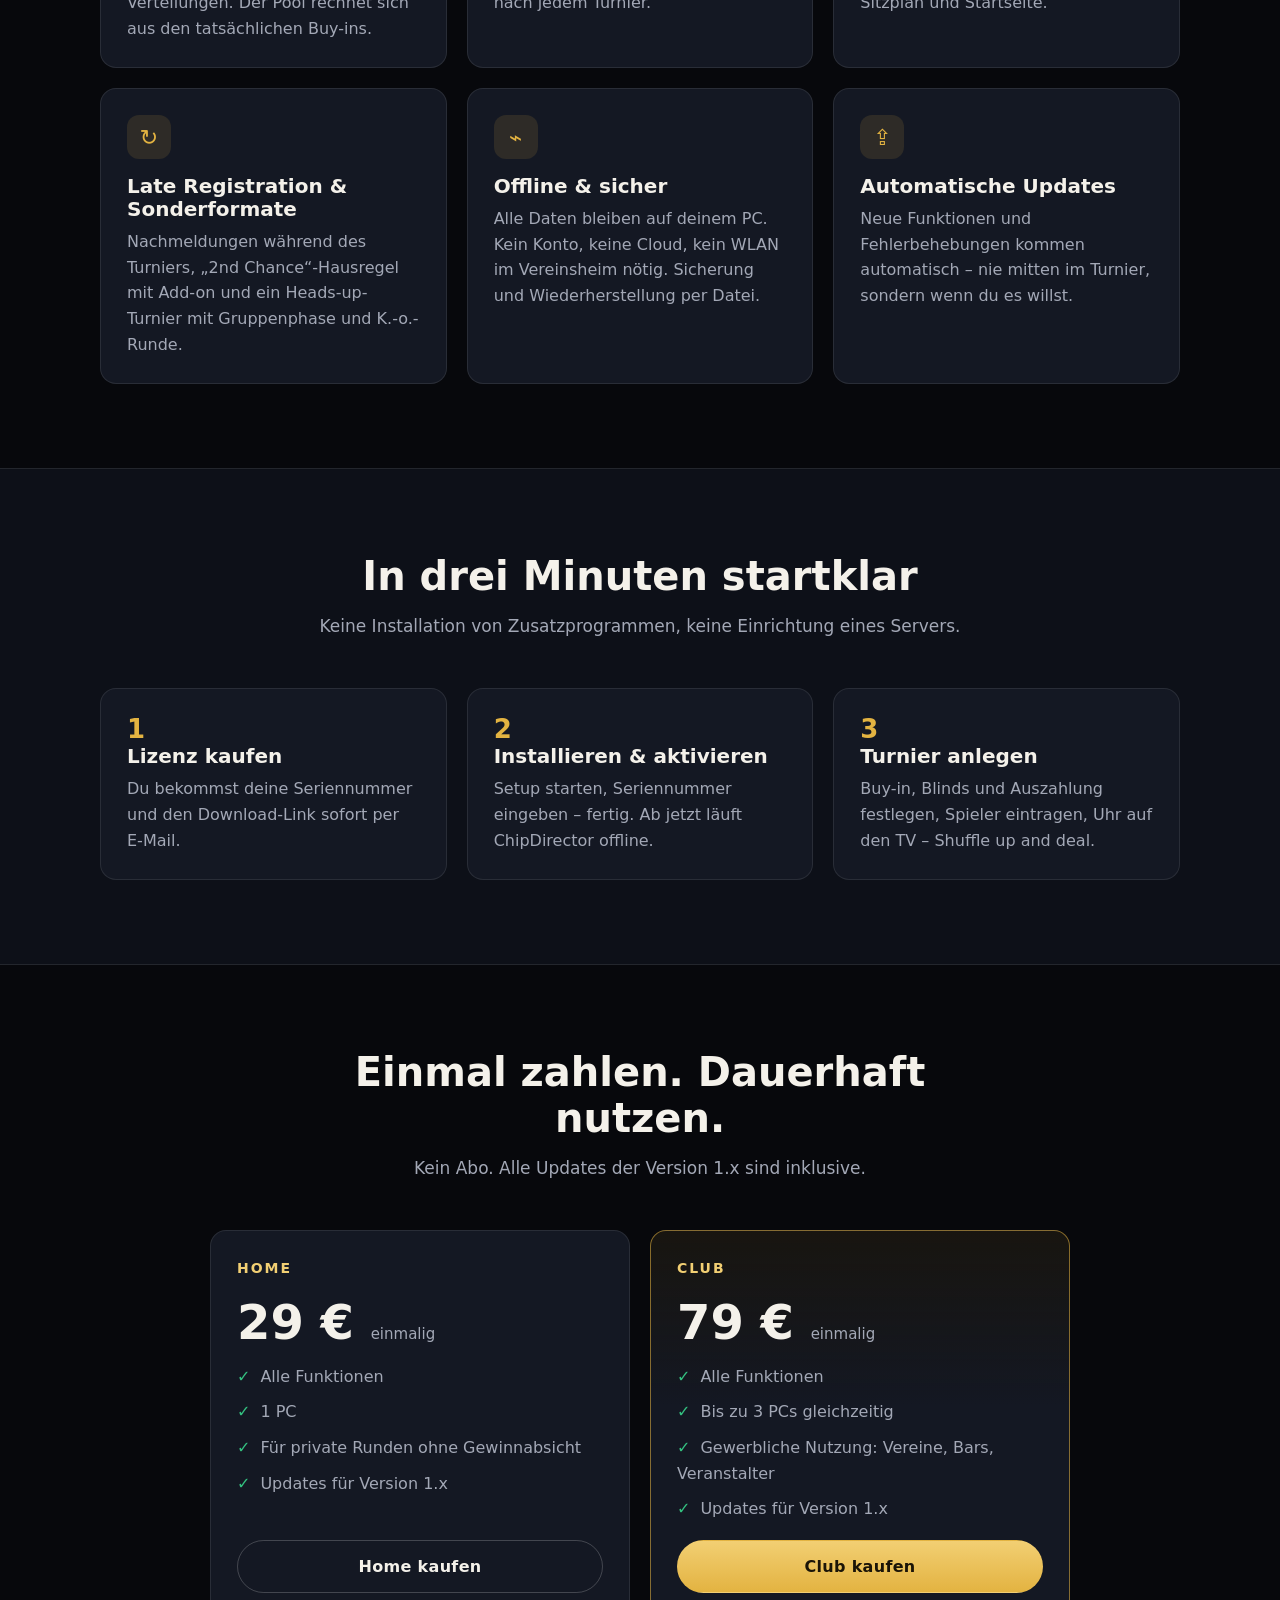
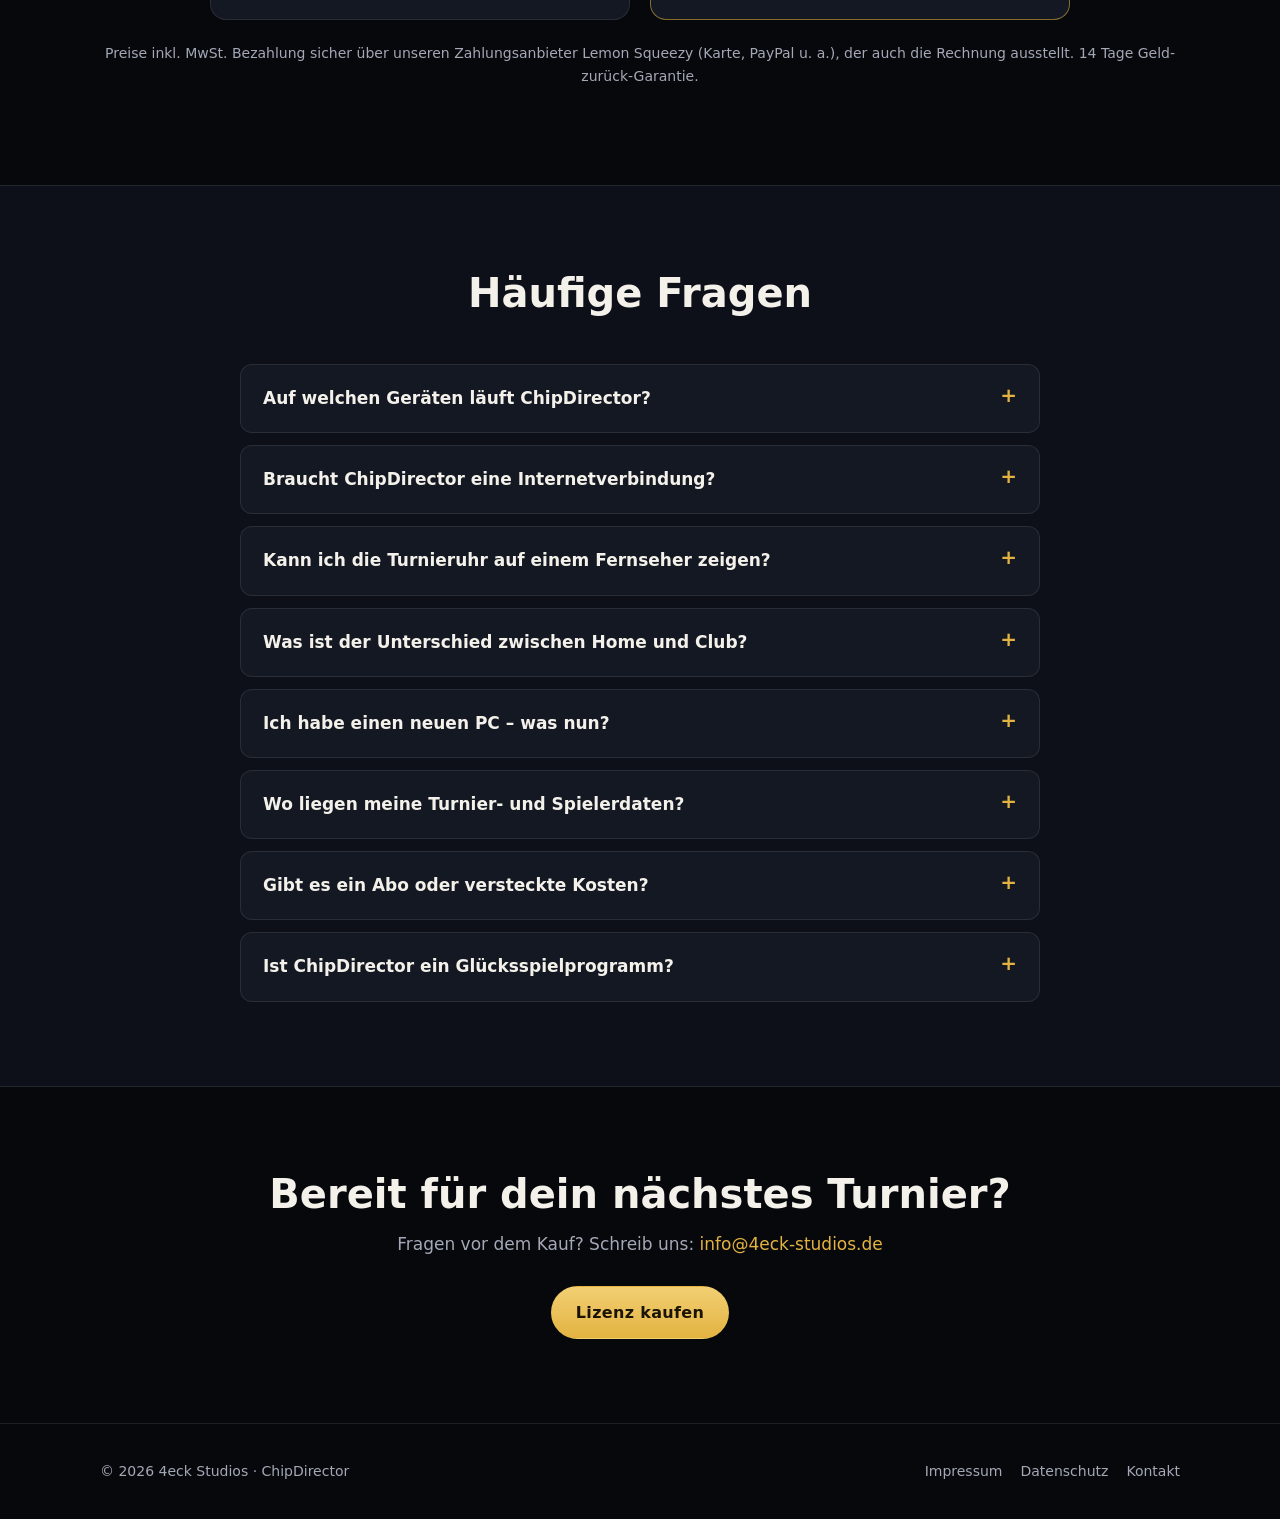
==== commit a176a6cc: "Webseite: Kontakt info@4eck-studios.de Co-Authored-By: Claude Opus 5.5 <noreply@anthropic.com>" ====
--- a/index.html
+++ b/index.html
@@ -356,7 +356,7 @@
           <h2>Bereit für dein nächstes Turnier?</h2>
           <p>
             Fragen vor dem Kauf? Schreib uns:
-            <a href="mailto:KONTAKT_EMAIL">KONTAKT_EMAIL</a>
+            <a href="mailto:info@4eck-studios.de">info@4eck-studios.de</a>
           </p>
           <a class="btn btn-gold" href="#preise">Lizenz kaufen</a>
         </div>
@@ -369,7 +369,7 @@
         <nav aria-label="Rechtliches">
           <a href="impressum.html">Impressum</a>
           <a href="datenschutz.html">Datenschutz</a>
-          <a href="mailto:KONTAKT_EMAIL">Kontakt</a>
+          <a href="mailto:info@4eck-studios.de">Kontakt</a>
         </nav>
       </div>
     </footer>
